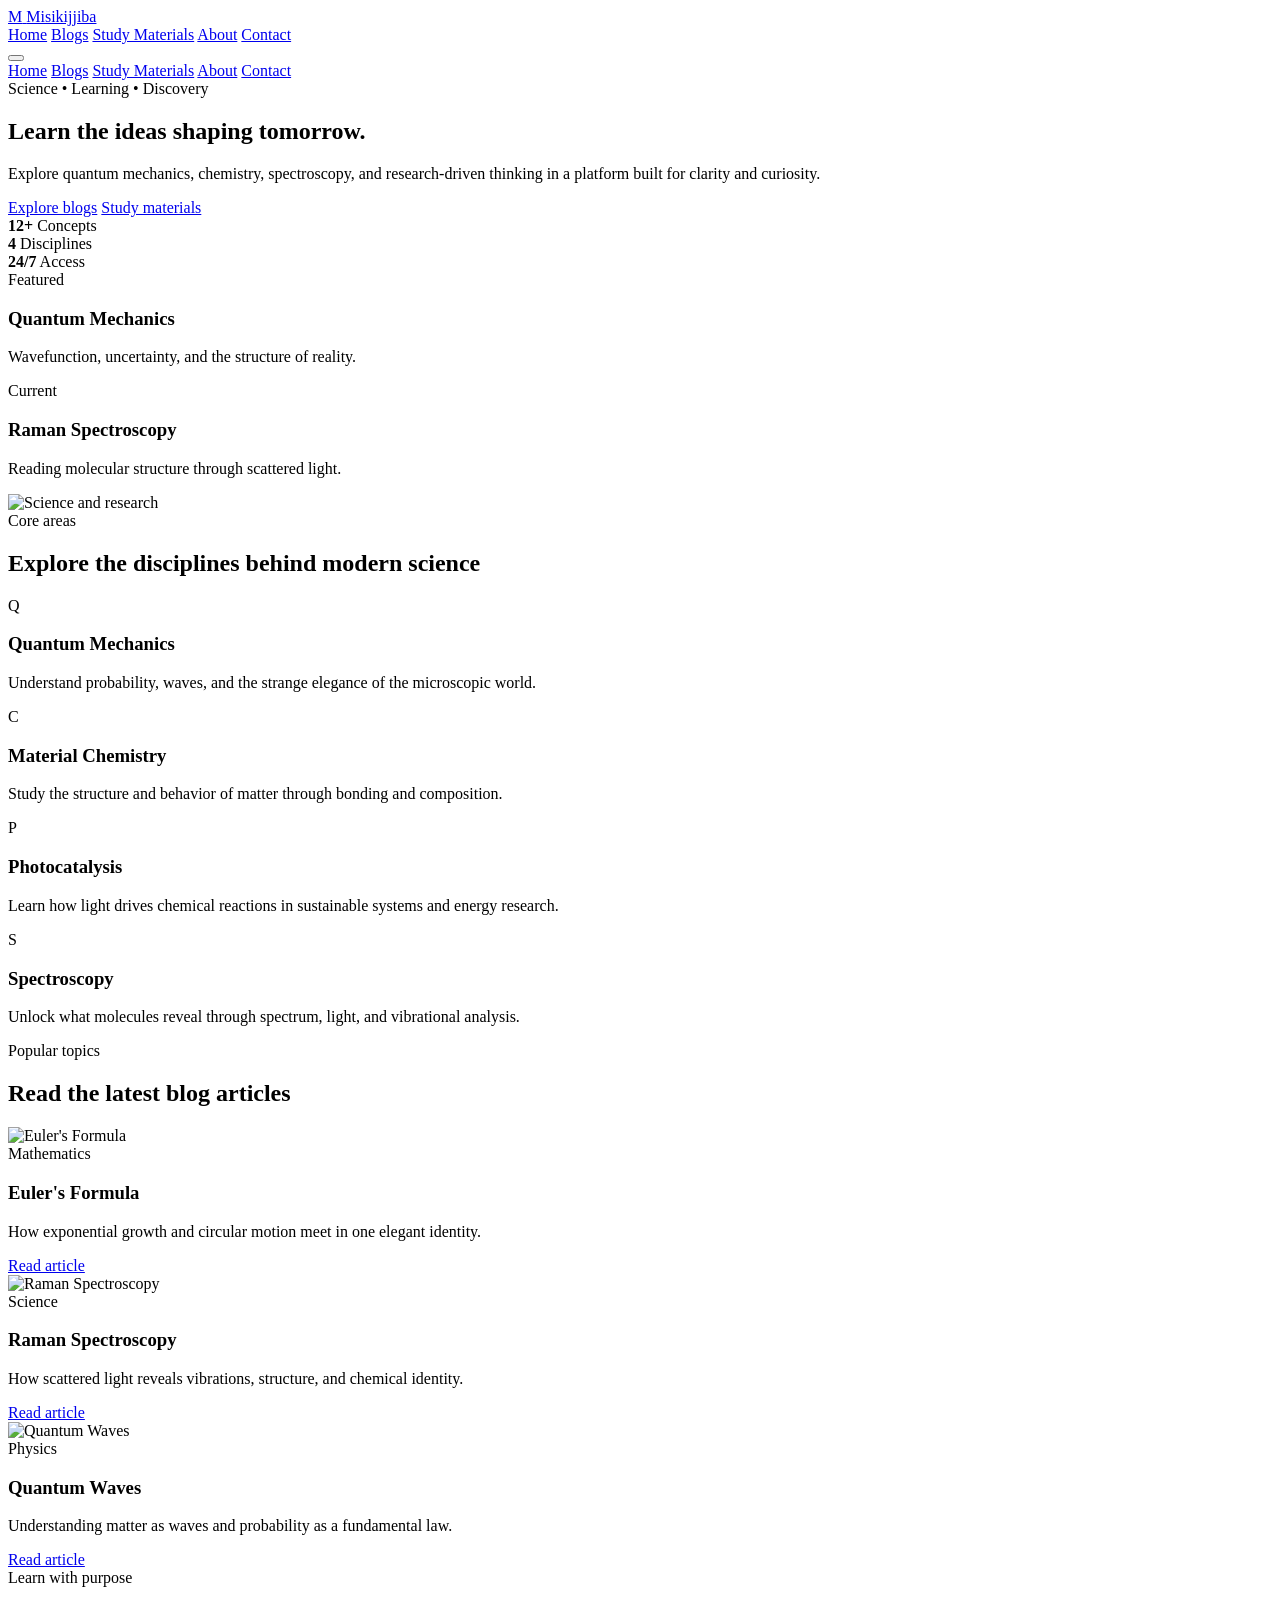
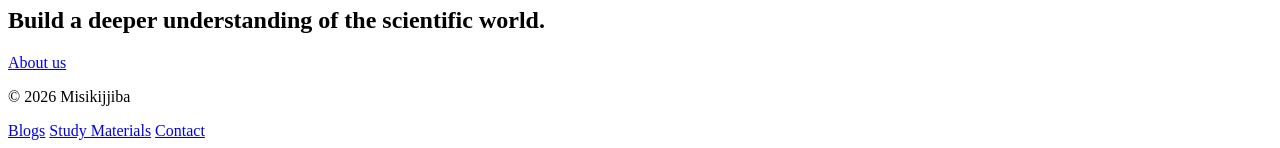
==== index.html @ b66d4ef4 "Add index.html for the science learning platform This file contains the HTML structure for the Misik" ====
<!DOCTYPE html>
<html lang="en">
<head>
  <meta charset="UTF-8" />
  <meta name="viewport" content="width=device-width, initial-scale=1.0" />
  <title>Misikijjiba | Science Learning Platform</title>
  <meta name="description" content="A premium science and research learning website focusing on quantum mechanics, chemistry, spectroscopy, and modern discovery." />
  <link rel="preconnect" href="https://fonts.googleapis.com">
  <link rel="preconnect" href="https://fonts.gstatic.com" crossorigin>
  <link href="https://fonts.googleapis.com/css2?family=Inter:wght@400;500;600;700;800;900&display=swap" rel="stylesheet">
  <link rel="stylesheet" href="assets/styles.css" />
</head>
<body>
  <div class="bg-particles" id="particles"></div>

  <header class="site-header">
    <div class="container nav-wrap">
      <a href="index.html" class="brand">
        <span class="brand-mark">M</span>
        <span>Misikijjiba</span>
      </a>

      <nav class="main-nav">
        <a href="index.html" class="active">Home</a>
        <a href="blogs.html">Blogs</a>
        <a href="study-materials.html">Study Materials</a>
        <a href="about.html">About</a>
        <a href="contact.html">Contact</a>
      </nav>

      <button class="menu-toggle" aria-label="Open menu">
        <span></span>
        <span></span>
        <span></span>
      </button>
    </div>

    <div class="mobile-menu">
      <a href="index.html">Home</a>
      <a href="blogs.html">Blogs</a>
      <a href="study-materials.html">Study Materials</a>
      <a href="about.html">About</a>
      <a href="contact.html">Contact</a>
    </div>
  </header>

  <main>
    <section class="hero">
      <div class="container hero-grid">
        <div class="hero-copy reveal">
          <span class="eyebrow">Science • Learning • Discovery</span>
          <h1>Learn the ideas shaping tomorrow.</h1>
          <p>
            Explore quantum mechanics, chemistry, spectroscopy, and research-driven thinking in a platform built for clarity and curiosity.
          </p>

          <div class="cta-group">
            <a href="blogs.html" class="btn btn-primary">Explore blogs</a>
            <a href="study-materials.html" class="btn btn-secondary">Study materials</a>
          </div>

          <div class="hero-stats">
            <div>
              <strong>12+</strong>
              <span>Concepts</span>
            </div>
            <div>
              <strong>4</strong>
              <span>Disciplines</span>
            </div>
            <div>
              <strong>24/7</strong>
              <span>Access</span>
            </div>
          </div>
        </div>

        <div class="hero-visual reveal">
          <div class="glass-card card-one">
            <span class="mini-label">Featured</span>
            <h3>Quantum Mechanics</h3>
            <p>Wavefunction, uncertainty, and the structure of reality.</p>
          </div>

          <div class="glass-card card-two">
            <span class="mini-label">Current</span>
            <h3>Raman Spectroscopy</h3>
            <p>Reading molecular structure through scattered light.</p>
          </div>

          <div class="image-panel">
            <img src="https://images.unsplash.com/photo-1532187643603-ba119ca4109e?auto=format&fit=crop&w=1200&q=80" alt="Science and research" />
          </div>
        </div>
      </div>
    </section>

    <section class="section section-dark">
      <div class="container">
        <div class="section-heading reveal">
          <span class="eyebrow">Core areas</span>
          <h2>Explore the disciplines behind modern science</h2>
        </div>

        <div class="card-grid">
          <article class="feature-card reveal">
            <div class="feature-icon">Q</div>
            <h3>Quantum Mechanics</h3>
            <p>Understand probability, waves, and the strange elegance of the microscopic world.</p>
          </article>

          <article class="feature-card reveal">
            <div class="feature-icon">C</div>
            <h3>Material Chemistry</h3>
            <p>Study the structure and behavior of matter through bonding and composition.</p>
          </article>

          <article class="feature-card reveal">
            <div class="feature-icon">P</div>
            <h3>Photocatalysis</h3>
            <p>Learn how light drives chemical reactions in sustainable systems and energy research.</p>
          </article>

          <article class="feature-card reveal">
            <div class="feature-icon">S</div>
            <h3>Spectroscopy</h3>
            <p>Unlock what molecules reveal through spectrum, light, and vibrational analysis.</p>
          </article>
        </div>
      </div>
    </section>

    <section class="section">
      <div class="container">
        <div class="section-heading reveal">
          <span class="eyebrow">Popular topics</span>
          <h2>Read the latest blog articles</h2>
        </div>

        <div class="blog-grid">
          <article class="blog-card reveal">
            <img src="https://images.unsplash.com/photo-1500530855697-b586d89ba3ee?auto=format&fit=crop&w=900&q=80" alt="Euler's Formula" />
            <div class="blog-card-body">
              <span class="tag">Mathematics</span>
              <h3>Euler's Formula</h3>
              <p>How exponential growth and circular motion meet in one elegant identity.</p>
              <a href="blogs/eulers-formula.html">Read article</a>
            </div>
          </article>

          <article class="blog-card reveal">
            <img src="https://images.unsplash.com/photo-1516321318423-f06f85e504b3?auto=format&fit=crop&w=900&q=80" alt="Raman Spectroscopy" />
            <div class="blog-card-body">
              <span class="tag">Science</span>
              <h3>Raman Spectroscopy</h3>
              <p>How scattered light reveals vibrations, structure, and chemical identity.</p>
              <a href="blogs/raman-spectroscopy.html">Read article</a>
            </div>
          </article>

          <article class="blog-card reveal">
            <img src="https://images.unsplash.com/photo-1532094349884-543bc11b234d?auto=format&fit=crop&w=900&q=80" alt="Quantum Waves" />
            <div class="blog-card-body">
              <span class="tag">Physics</span>
              <h3>Quantum Waves</h3>
              <p>Understanding matter as waves and probability as a fundamental law.</p>
              <a href="blogs/quantum-waves.html">Read article</a>
            </div>
          </article>
        </div>
      </div>
    </section>

    <section class="section accent-band">
      <div class="container">
        <div class="cta-banner reveal">
          <div>
            <span class="eyebrow">Learn with purpose</span>
            <h2>Build a deeper understanding of the scientific world.</h2>
          </div>
          <a href="about.html" class="btn btn-primary">About us</a>
        </div>
      </div>
    </section>
  </main>

  <footer class="site-footer">
    <div class="container footer-wrap">
      <p>© 2026 Misikijjiba</p>
      <div class="footer-links">
        <a href="blogs.html">Blogs</a>
        <a href="study-materials.html">Study Materials</a>
        <a href="contact.html">Contact</a>
      </div>
    </div>
  </footer>

  <script src="assets/script.js"></script>
</body>
</html>
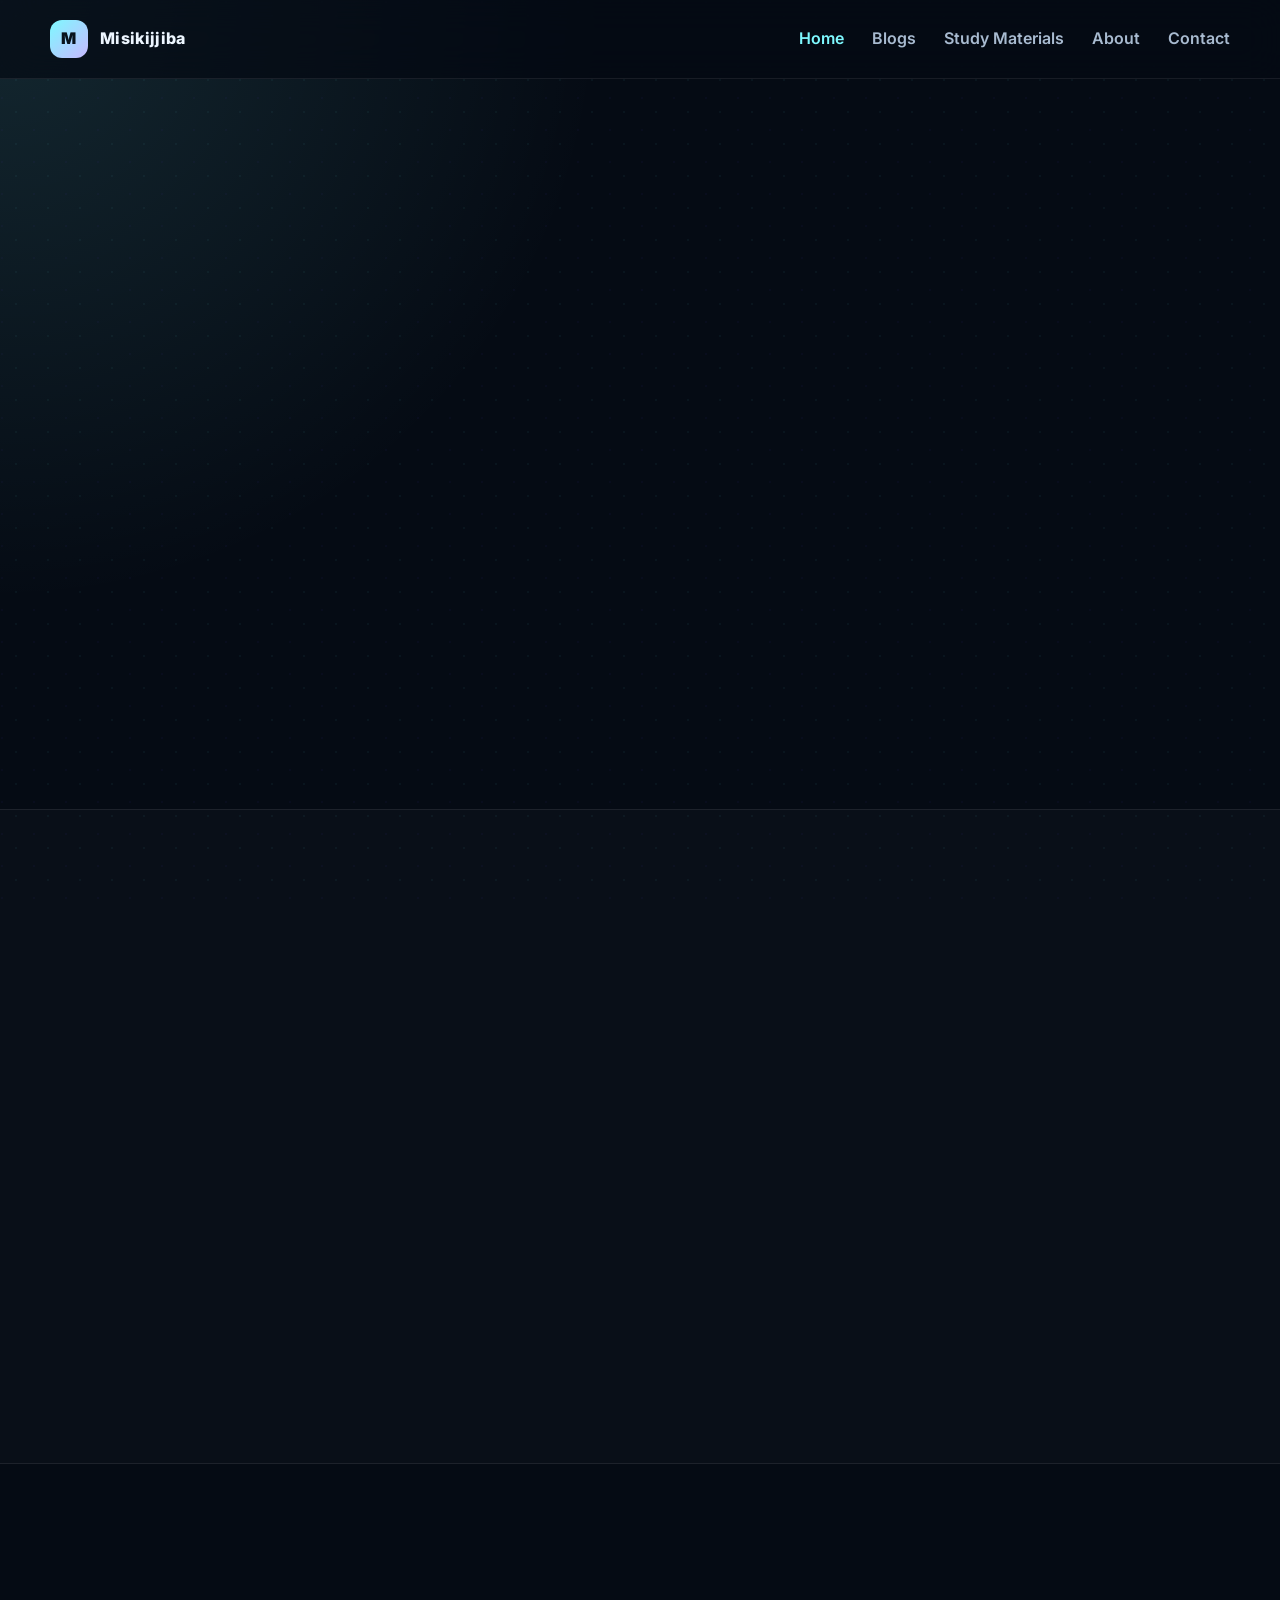
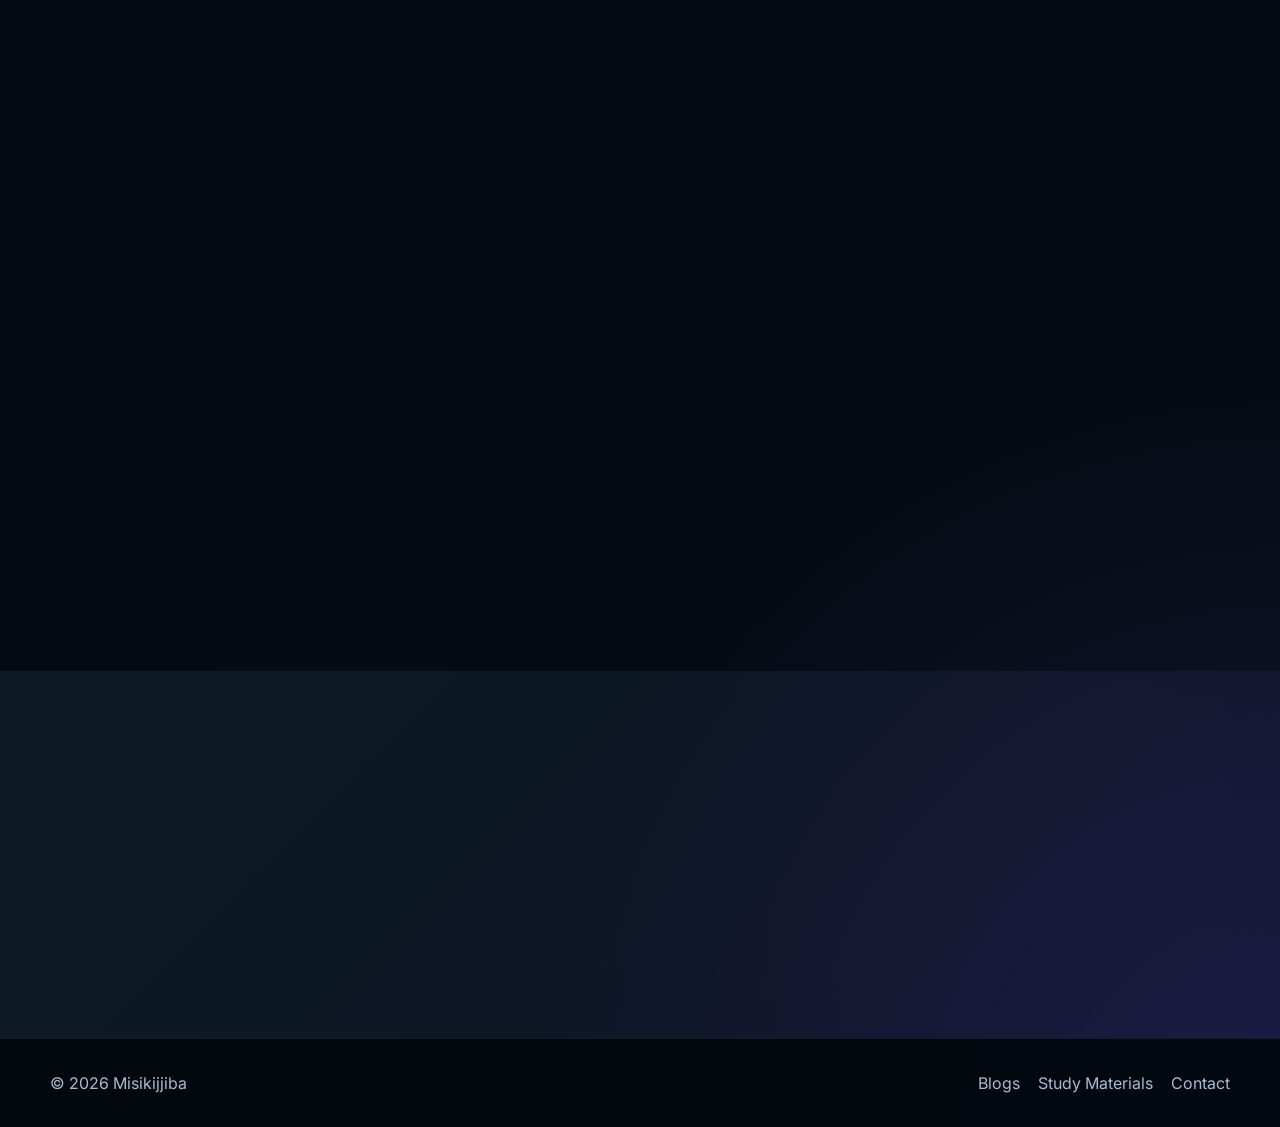
==== commit fde4f39d: "Update hero section heading in index.html" ====
--- a/index.html
+++ b/index.html
@@ -49,7 +49,7 @@
       <div class="container hero-grid">
         <div class="hero-copy reveal">
           <span class="eyebrow">Science • Learning • Discovery</span>
-          <h1>Learn the ideas shaping tomorrow.</h1>
+          <h1>Hey gugua, I love you , missing you here but you enjoy there</h1>
           <p>
             Explore quantum mechanics, chemistry, spectroscopy, and research-driven thinking in a platform built for clarity and curiosity.
           </p>
--- a/assets/styles.css
+++ b/assets/styles.css
@@ -0,0 +1,786 @@
+:root {
+  --bg: #050b14;
+  --bg-2: #0a1420;
+  --panel: rgba(14, 23, 31, 0.8);
+  --panel-strong: rgba(16, 24, 33, 0.96);
+  --soft: #edf6ff;
+  --muted: #a8bbd0;
+  --primary: #7ef9ff;
+  --primary-2: #7c5cff;
+  --line: rgba(255, 255, 255, 0.08);
+  --shadow: 0 22px 60px rgba(0, 0, 0, 0.45);
+  --radius: 22px;
+}
+
+* {
+  box-sizing: border-box;
+  margin: 0;
+  padding: 0;
+}
+
+html {
+  scroll-behavior: smooth;
+}
+
+body {
+  font-family: "Inter", sans-serif;
+  background:
+    radial-gradient(circle at top left, rgba(126, 249, 255, 0.12), transparent 20%),
+    radial-gradient(circle at bottom right, rgba(124, 92, 255, 0.14), transparent 25%),
+    var(--bg);
+  color: var(--soft);
+  line-height: 1.7;
+}
+
+a {
+  color: inherit;
+  text-decoration: none;
+}
+
+img {
+  max-width: 100%;
+  display: block;
+}
+
+button, input, textarea {
+  font: inherit;
+}
+
+.bg-particles {
+  position: fixed;
+  inset: 0;
+  pointer-events: none;
+  z-index: 0;
+  background-image:
+    radial-gradient(circle, rgba(126, 249, 255, 0.25) 1px, transparent 1px),
+    radial-gradient(circle, rgba(124, 92, 255, 0.22) 1px, transparent 1px);
+  background-size: 32px 32px;
+  background-position: 0 0, 18px 18px;
+  opacity: 0.18;
+}
+
+.site-header,
+main,
+.site-footer {
+  position: relative;
+  z-index: 1;
+}
+
+.container {
+  width: min(1180px, calc(100% - 32px));
+  margin: 0 auto;
+}
+
+.section {
+  padding: 100px 0;
+}
+
+.section-dark {
+  background: rgba(255, 255, 255, 0.02);
+  border-top: 1px solid var(--line);
+  border-bottom: 1px solid var(--line);
+}
+
+.accent-band {
+  background: linear-gradient(135deg, rgba(126, 249, 255, 0.07), rgba(124, 92, 255, 0.08));
+}
+
+.eyebrow {
+  display: inline-block;
+  font-size: 0.72rem;
+  font-weight: 800;
+  letter-spacing: 0.16em;
+  text-transform: uppercase;
+  color: var(--primary);
+  margin-bottom: 18px;
+}
+
+.site-header {
+  position: sticky;
+  top: 0;
+  backdrop-filter: blur(18px);
+  background: rgba(5, 11, 20, 0.72);
+  border-bottom: 1px solid var(--line);
+  z-index: 100;
+}
+
+.nav-wrap {
+  display: flex;
+  align-items: center;
+  justify-content: space-between;
+  min-height: 78px;
+}
+
+.brand {
+  display: flex;
+  align-items: center;
+  gap: 12px;
+  font-weight: 800;
+  letter-spacing: 0.02em;
+}
+
+.brand-mark {
+  width: 38px;
+  height: 38px;
+  display: inline-flex;
+  align-items: center;
+  justify-content: center;
+  border-radius: 12px;
+  background: linear-gradient(135deg, var(--primary), #c7b8ff);
+  color: #08131d;
+  font-weight: 900;
+}
+
+.main-nav {
+  display: flex;
+  align-items: center;
+  gap: 28px;
+}
+
+.main-nav a {
+  color: var(--muted);
+  font-weight: 600;
+  transition: color 0.2s ease;
+}
+
+.main-nav a:hover,
+.main-nav a.active {
+  color: var(--primary);
+}
+
+.menu-toggle {
+  display: none;
+  width: 48px;
+  height: 48px;
+  background: rgba(255,255,255,0.03);
+  border: 1px solid var(--line);
+  border-radius: 12px;
+  cursor: pointer;
+}
+
+.menu-toggle span {
+  display: block;
+  width: 20px;
+  height: 2px;
+  border-radius: 99px;
+  background: var(--soft);
+  margin: 5px auto;
+}
+
+.mobile-menu {
+  display: none;
+  flex-direction: column;
+  gap: 10px;
+  padding: 0 20px 20px;
+  border-top: 1px solid var(--line);
+}
+
+.mobile-menu a {
+  color: var(--muted);
+  padding: 8px 0;
+}
+
+.hero {
+  padding: 90px 0 80px;
+}
+
+.hero-grid {
+  display: grid;
+  grid-template-columns: 1.1fr 0.9fr;
+  gap: 42px;
+  align-items: center;
+}
+
+.hero-copy h1,
+.page-hero h1,
+.section-heading h2 {
+  line-height: 1.04;
+  letter-spacing: -0.04em;
+}
+
+.hero-copy h1 {
+  font-size: clamp(2.8rem, 5vw, 5rem);
+  max-width: 640px;
+  margin-bottom: 20px;
+}
+
+.hero-copy p {
+  max-width: 600px;
+  color: var(--muted);
+  font-size: 1.08rem;
+}
+
+.cta-group {
+  display: flex;
+  gap: 16px;
+  margin-top: 30px;
+  flex-wrap: wrap;
+}
+
+.btn {
+  display: inline-flex;
+  align-items: center;
+  justify-content: center;
+  min-height: 52px;
+  padding: 0 24px;
+  border-radius: 14px;
+  font-weight: 700;
+  transition: transform 0.2s ease, box-shadow 0.2s ease;
+}
+
+.btn:hover {
+  transform: translateY(-2px);
+}
+
+.btn-primary {
+  background: linear-gradient(135deg, var(--primary), #d4f6ff);
+  color: #07151d;
+  box-shadow: 0 18px 42px rgba(126, 249, 255, 0.2);
+}
+
+.btn-secondary {
+  background: rgba(255,255,255,0.02);
+  border: 1px solid var(--line);
+  color: var(--soft);
+}
+
+.hero-stats {
+  display: flex;
+  gap: 34px;
+  margin-top: 38px;
+  flex-wrap: wrap;
+}
+
+.hero-stats div {
+  min-width: 110px;
+}
+
+.hero-stats strong {
+  display: block;
+  font-size: 1.8rem;
+  color: var(--soft);
+}
+
+.hero-stats span {
+  color: var(--muted);
+  font-size: 0.9rem;
+}
+
+.hero-visual {
+  position: relative;
+  min-height: 560px;
+}
+
+.image-panel {
+  position: absolute;
+  inset: 0;
+  border-radius: 26px;
+  overflow: hidden;
+  border: 1px solid var(--line);
+  box-shadow: var(--shadow);
+  transform: perspective(1200px) rotateY(-8deg);
+}
+
+.image-panel img {
+  width: 100%;
+  height: 100%;
+  object-fit: cover;
+}
+
+.glass-card {
+  position: absolute;
+  z-index: 2;
+  width: min(260px, 72%);
+  padding: 18px 20px;
+  border-radius: 18px;
+  background: rgba(8, 17, 25, 0.72);
+  border: 1px solid var(--line);
+  backdrop-filter: blur(12px);
+  box-shadow: var(--shadow);
+}
+
+.card-one {
+  top: 26px;
+  left: -26px;
+  animation: floatOne 6s ease-in-out infinite;
+}
+
+.card-two {
+  bottom: 34px;
+  right: -12px;
+  animation: floatTwo 7s ease-in-out infinite;
+}
+
+.mini-label {
+  color: var(--primary);
+  text-transform: uppercase;
+  letter-spacing: 0.12em;
+  font-size: 0.68rem;
+  font-weight: 800;
+}
+
+.glass-card h3 {
+  margin: 8px 0;
+  font-size: 1.2rem;
+}
+
+.glass-card p {
+  color: var(--muted);
+  font-size: 0.86rem;
+}
+
+.section-heading {
+  margin-bottom: 36px;
+}
+
+.section-heading h2 {
+  font-size: clamp(2rem, 4vw, 3rem);
+  max-width: 760px;
+}
+
+.card-grid {
+  display: grid;
+  grid-template-columns: repeat(4, minmax(0, 1fr));
+  gap: 24px;
+}
+
+.feature-card {
+  background: linear-gradient(180deg, rgba(17, 24, 32, 0.94), rgba(11, 17, 25, 0.9));
+  border: 1px solid var(--line);
+  border-radius: 22px;
+  padding: 26px 22px;
+  box-shadow: var(--shadow);
+}
+
+.feature-icon {
+  width: 52px;
+  height: 52px;
+  border-radius: 16px;
+  display: inline-flex;
+  align-items: center;
+  justify-content: center;
+  background: linear-gradient(135deg, rgba(126,249,255,0.17), rgba(124,92,255,0.18));
+  color: var(--primary);
+  border: 1px solid rgba(126,249,255,0.2);
+  font-weight: 800;
+  margin-bottom: 16px;
+}
+
+.feature-card h3 {
+  margin-bottom: 10px;
+  font-size: 1.2rem;
+}
+
+.feature-card p {
+  color: var(--muted);
+}
+
+.blog-grid {
+  display: grid;
+  grid-template-columns: repeat(3, minmax(0, 1fr));
+  gap: 26px;
+}
+
+.blog-grid-large {
+  grid-template-columns: repeat(3, minmax(0, 1fr));
+}
+
+.blog-card {
+  background: rgba(12, 22, 30, 0.96);
+  border: 1px solid var(--line);
+  border-radius: 22px;
+  overflow: hidden;
+  box-shadow: var(--shadow);
+  transition: transform 0.25s ease, border-color 0.25s ease;
+}
+
+.blog-card:hover {
+  transform: translateY(-5px);
+  border-color: rgba(126,249,255,0.25);
+}
+
+.blog-card img {
+  width: 100%;
+  height: 240px;
+  object-fit: cover;
+}
+
+.blog-card-body {
+  padding: 20px 20px 24px;
+}
+
+.tag {
+  display: inline-block;
+  padding: 7px 10px;
+  border-radius: 999px;
+  background: rgba(126,249,255,0.12);
+  color: var(--primary);
+  font-size: 0.7rem;
+  font-weight: 700;
+  margin-bottom: 12px;
+}
+
+.blog-card h3 {
+  font-size: 1.45rem;
+  margin-bottom: 10px;
+}
+
+.blog-card p {
+  color: var(--muted);
+  margin-bottom: 16px;
+}
+
+.blog-card a {
+  color: var(--primary);
+  font-weight: 700;
+}
+
+.cta-banner {
+  display: flex;
+  align-items: center;
+  justify-content: space-between;
+  gap: 24px;
+  padding: 28px 30px;
+  border: 1px solid var(--line);
+  border-radius: 24px;
+  background: rgba(12, 20, 29, 0.95);
+  box-shadow: var(--shadow);
+}
+
+.cta-banner h2 {
+  font-size: clamp(1.7rem, 3vw, 2.6rem);
+}
+
+.page-hero {
+  padding: 110px 0 60px;
+}
+
+.page-hero.compact {
+  padding-top: 90px;
+}
+
+.page-hero h1 {
+  font-size: clamp(2.4rem, 5vw, 4rem);
+  max-width: 700px;
+}
+
+.about-layout {
+  display: grid;
+  grid-template-columns: 1fr 1fr;
+  gap: 30px;
+  align-items: center;
+}
+
+.about-image img {
+  width: 100%;
+  height: 500px;
+  object-fit: cover;
+  border-radius: 24px;
+  border: 1px solid var(--line);
+  box-shadow: var(--shadow);
+}
+
+.about-copy p {
+  color: var(--muted);
+  margin-bottom: 22px;
+  font-size: 1.06rem;
+}
+
+.contact-layout {
+  display: grid;
+  grid-template-columns: 0.8fr 1.2fr;
+  gap: 24px;
+  align-items: start;
+}
+
+.contact-card,
+.contact-form {
+  background: rgba(11, 20, 29, 0.95);
+  border: 1px solid var(--line);
+  border-radius: 22px;
+  padding: 26px 22px;
+  box-shadow: var(--shadow);
+}
+
+.contact-card h3 {
+  margin-bottom: 18px;
+  font-size: 1.5rem;
+}
+
+.contact-card p {
+  color: var(--muted);
+  margin-bottom: 10px;
+}
+
+.contact-form {
+  display: grid;
+  gap: 18px;
+}
+
+.contact-form label {
+  display: grid;
+  gap: 8px;
+  color: var(--soft);
+  font-weight: 600;
+}
+
+.contact-form input,
+.contact-form textarea {
+  width: 100%;
+  padding: 14px 16px;
+  border: 1px solid var(--line);
+  border-radius: 12px;
+  background: rgba(255,255,255,0.02);
+  color: var(--soft);
+}
+
+.resource-grid {
+  display: grid;
+  grid-template-columns: repeat(4, minmax(0, 1fr));
+  gap: 22px;
+}
+
+.resource-card {
+  background: linear-gradient(180deg, rgba(15,24,33,0.9), rgba(11,18,27,0.96));
+  border: 1px solid var(--line);
+  border-radius: 22px;
+  padding: 22px 20px;
+  box-shadow: var(--shadow);
+}
+
+.resource-icon {
+  display: inline-flex;
+  align-items: center;
+  justify-content: center;
+  width: 54px;
+  height: 54px;
+  border-radius: 16px;
+  background: linear-gradient(135deg, rgba(126,249,255,0.2), rgba(124,92,255,0.2));
+  color: var(--primary);
+  font-weight: 800;
+  margin-bottom: 18px;
+}
+
+.resource-card h3 {
+  margin-bottom: 14px;
+  font-size: 1.2rem;
+}
+
+.resource-card ul {
+  list-style: none;
+  display: grid;
+  gap: 10px;
+  color: var(--muted);
+}
+
+.resource-card li::before {
+  content: "•";
+  color: var(--primary);
+  margin-right: 8px;
+}
+
+.article-page {
+  padding: 90px 0 120px;
+}
+
+.article-wrap {
+  max-width: 1180px;
+}
+
+.article-header {
+  margin-bottom: 26px;
+}
+
+.article-header h1 {
+  font-size: clamp(2.3rem, 4vw, 4.2rem);
+  line-height: 1.08;
+  max-width: 850px;
+  margin-bottom: 16px;
+}
+
+.article-meta {
+  display: flex;
+  gap: 18px;
+  flex-wrap: wrap;
+  color: var(--muted);
+  font-size: 0.95rem;
+}
+
+.article-hero {
+  overflow: hidden;
+  border-radius: 22px;
+  border: 1px solid var(--line);
+  box-shadow: var(--shadow);
+  margin-bottom: 34px;
+}
+
+.article-hero img {
+  width: 100%;
+  height: 500px;
+  object-fit: cover;
+}
+
+.article-grid {
+  display: grid;
+  grid-template-columns: 1.5fr 0.7fr;
+  gap: 34px;
+}
+
+.article-content {
+  background: rgba(15, 24, 34, 0.96);
+  border: 1px solid var(--line);
+  border-radius: 22px;
+  padding: 28px;
+}
+
+.article-content p,
+.article-content li {
+  color: var(--muted);
+  margin-bottom: 18px;
+}
+
+.article-content h2 {
+  margin-top: 28px;
+  margin-bottom: 12px;
+  font-size: clamp(1.5rem, 2vw, 2rem);
+}
+
+.article-content blockquote {
+  margin: 20px 0;
+  padding: 16px 18px;
+  border-left: 4px solid var(--primary);
+  background: rgba(126,249,255,0.05);
+  border-radius: 12px;
+  color: var(--soft);
+  font-size: 1.08rem;
+}
+
+.article-content ul {
+  padding-left: 18px;
+}
+
+.sidebar {
+  display: grid;
+  gap: 20px;
+}
+
+.sidebar-card {
+  background: rgba(15, 24, 34, 0.96);
+  border: 1px solid var(--line);
+  border-radius: 20px;
+  padding: 22px;
+}
+
+.sidebar-card h3 {
+  margin-bottom: 12px;
+  font-size: 1.18rem;
+}
+
+.sidebar-card ul {
+  list-style: none;
+  display: grid;
+  gap: 10px;
+}
+
+.sidebar-card a {
+  color: var(--primary);
+}
+
+.sidebar-card p {
+  color: var(--muted);
+}
+
+.site-footer {
+  border-top: 1px solid var(--line);
+  background: rgba(3, 8, 14, 0.9);
+}
+
+.footer-wrap {
+  display: flex;
+  align-items: center;
+  justify-content: space-between;
+  min-height: 88px;
+  color: var(--muted);
+}
+
+.footer-links {
+  display: flex;
+  gap: 18px;
+  flex-wrap: wrap;
+}
+
+.reveal {
+  opacity: 0;
+  transform: translateY(30px);
+  transition: opacity 0.8s ease, transform 0.8s ease;
+}
+
+.reveal.visible {
+  opacity: 1;
+  transform: translateY(0);
+}
+
+@keyframes floatOne {
+  0%, 100% { transform: translateY(0px); }
+  50% { transform: translateY(-12px); }
+}
+
+@keyframes floatTwo {
+  0%, 100% { transform: translateY(0px); }
+  50% { transform: translateY(12px); }
+}
+
+@media (max-width: 980px) {
+  .hero-grid,
+  .card-grid,
+  .blog-grid,
+  .resource-grid,
+  .about-layout,
+  .contact-layout,
+  .article-grid {
+    grid-template-columns: 1fr 1fr;
+  }
+
+  .main-nav {
+    display: none;
+  }
+
+  .menu-toggle {
+    display: block;
+  }
+
+  .mobile-menu.open {
+    display: flex;
+  }
+
+  .cta-banner {
+    flex-direction: column;
+    align-items: flex-start;
+  }
+}
+
+@media (max-width: 720px) {
+  .hero-grid,
+  .card-grid,
+  .blog-grid,
+  .blog-grid-large,
+  .resource-grid,
+  .about-layout,
+  .contact-layout,
+  .article-grid {
+    grid-template-columns: 1fr;
+  }
+
+  .hero-copy h1 {
+    font-size: 2.6rem;
+  }
+
+  .hero-visual {
+    min-height: 420px;
+  }
+
+  .footer-wrap {
+    flex-direction: column;
+    padding: 18px 0;
+  }
+}
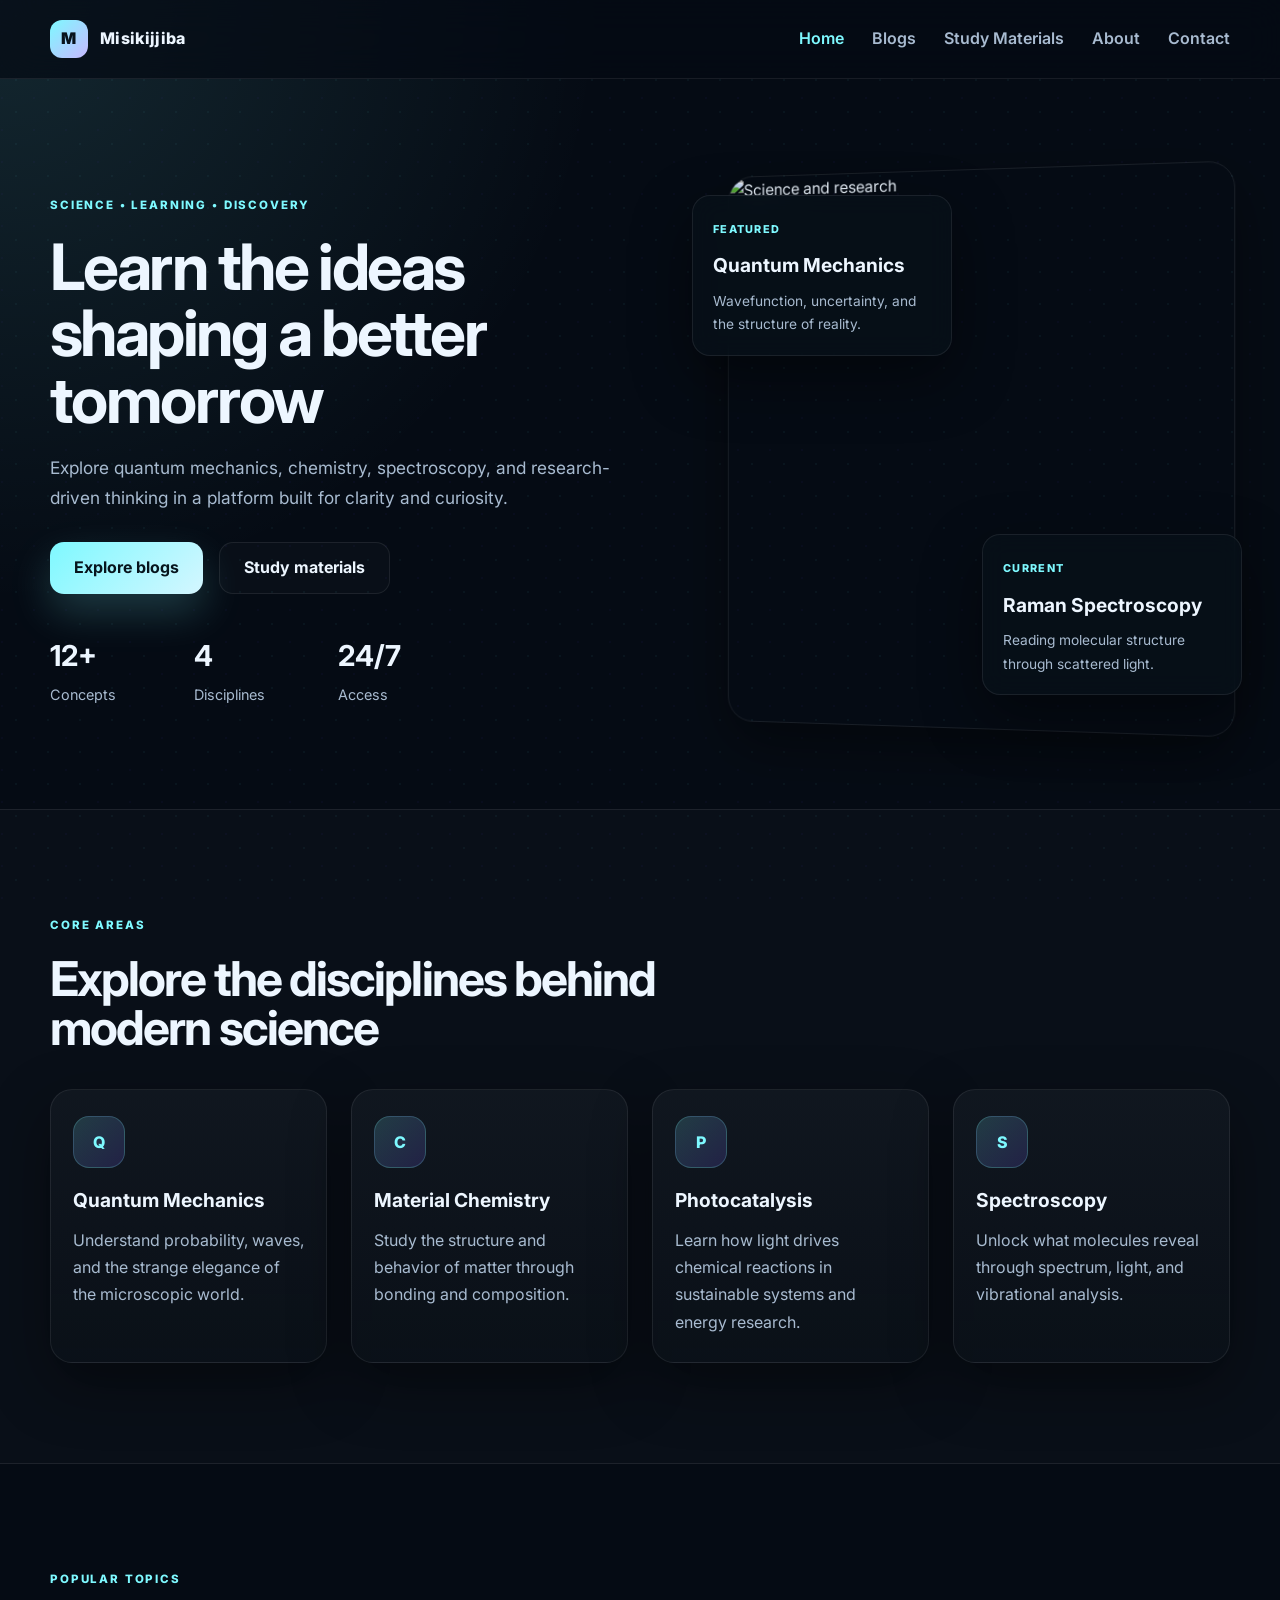
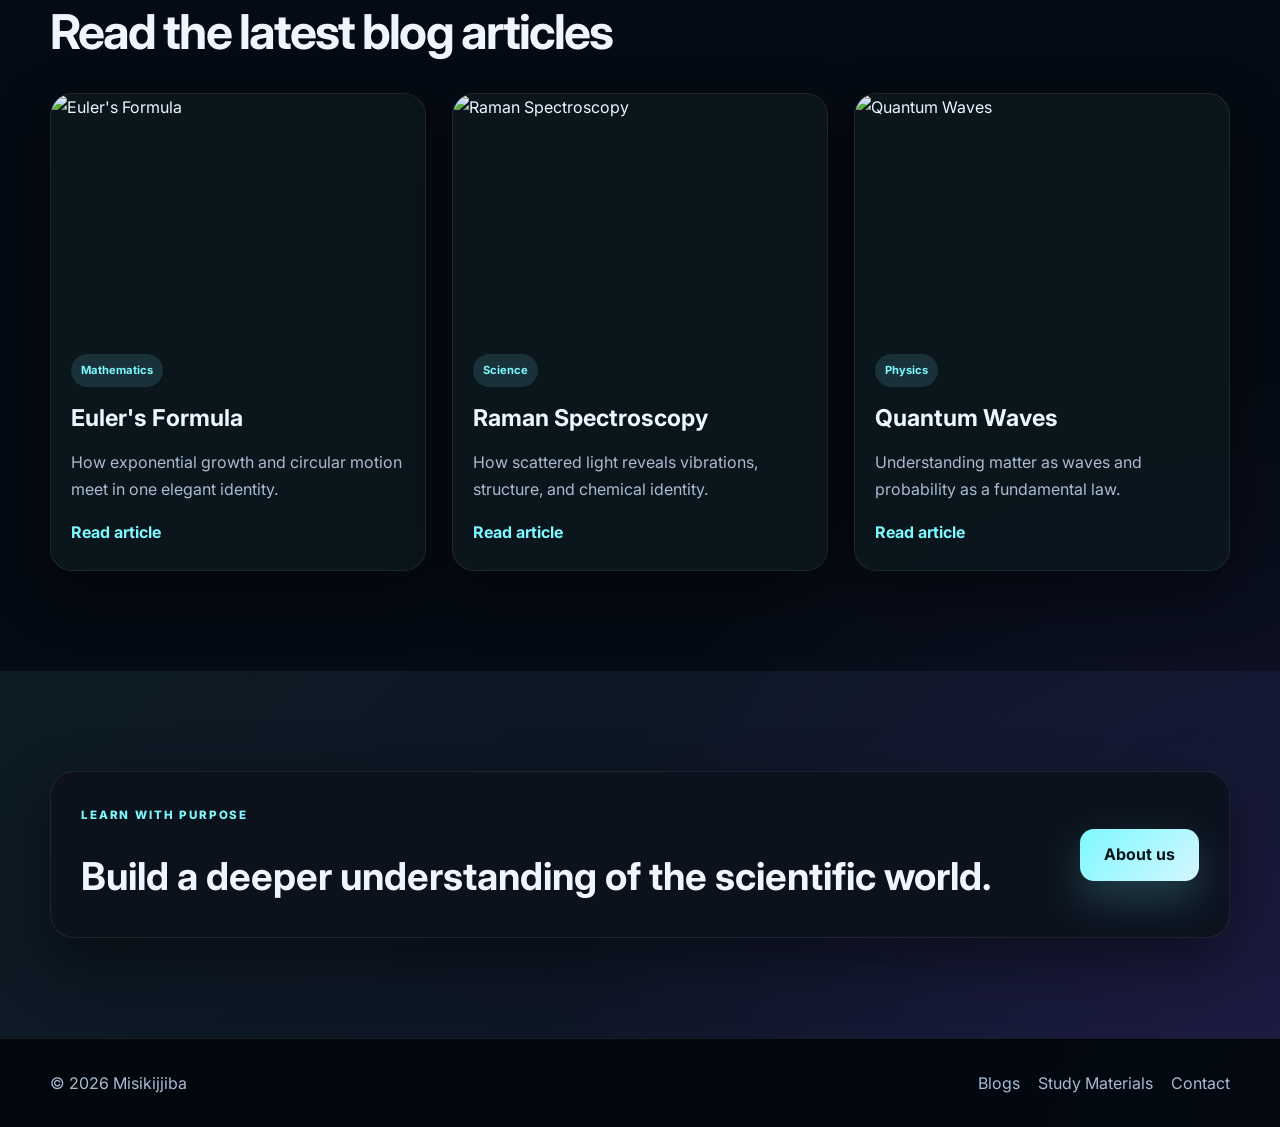
==== commit 365d0b64: "Update hero heading to focus on learning" ====
--- a/index.html
+++ b/index.html
@@ -49,7 +49,7 @@
       <div class="container hero-grid">
         <div class="hero-copy reveal">
           <span class="eyebrow">Science • Learning • Discovery</span>
-          <h1>Hey gugua, I love you , missing you here but you enjoy there</h1>
+          <h1>Learn the ideas shaping a better tomorrow</h1>
           <p>
             Explore quantum mechanics, chemistry, spectroscopy, and research-driven thinking in a platform built for clarity and curiosity.
           </p>
--- a/assets/styles.css
+++ b/assets/styles.css
@@ -710,9 +710,8 @@
 }
 
 .reveal {
-  opacity: 0;
-  transform: translateY(30px);
-  transition: opacity 0.8s ease, transform 0.8s ease;
+  opacity: 1;
+  transform: none;
 }
 
 .reveal.visible {
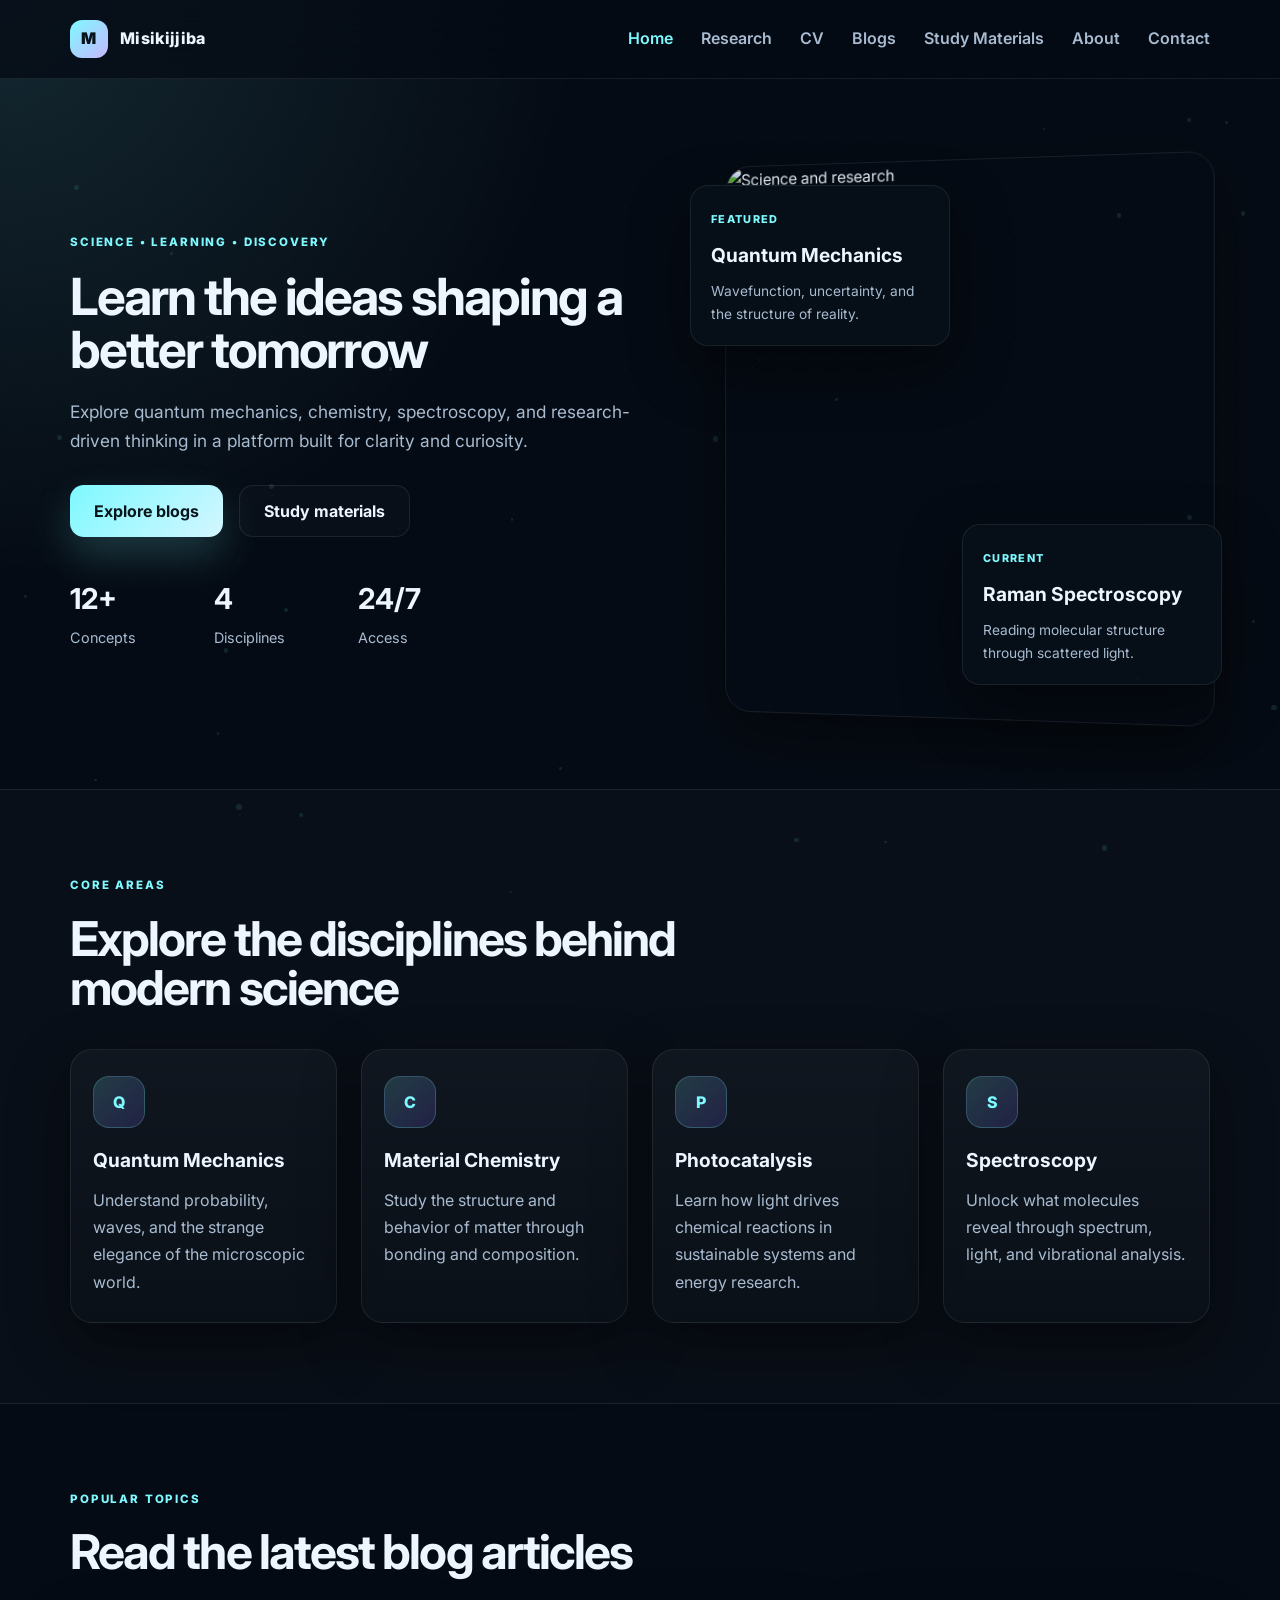
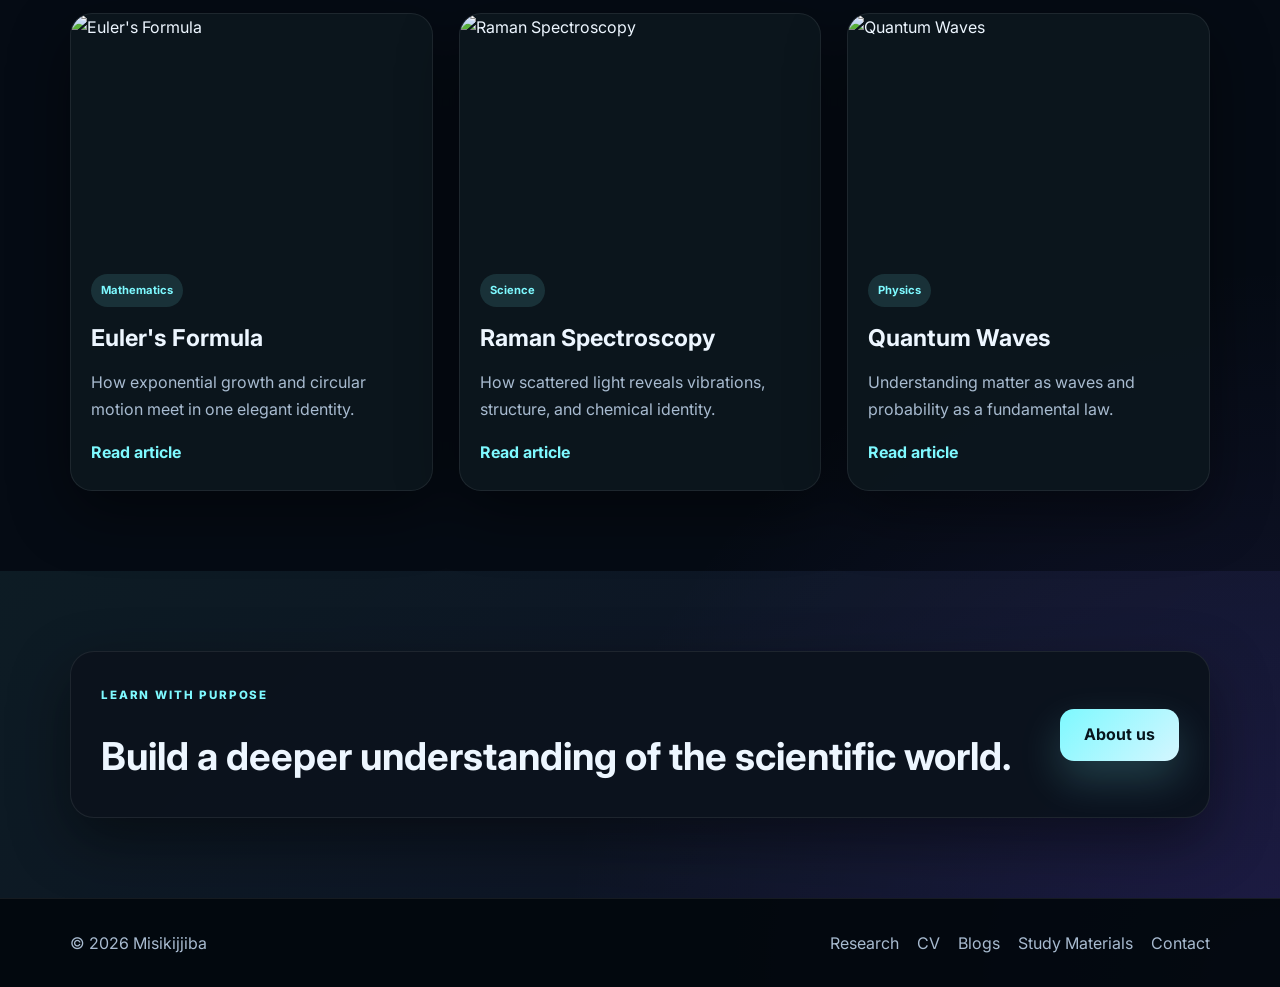
==== commit 4a22d28a: "Deploy optimized website" ====
--- a/index.html
+++ b/index.html
@@ -5,12 +5,148 @@
   <meta name="viewport" content="width=device-width, initial-scale=1.0" />
   <title>Misikijjiba | Science Learning Platform</title>
   <meta name="description" content="A premium science and research learning website focusing on quantum mechanics, chemistry, spectroscopy, and modern discovery." />
-  <link rel="preconnect" href="https://fonts.googleapis.com">
+  <meta property="og:title" content="Misikijjiba | Science Learning Platform">
+  <meta property="og:description" content="Explore quantum mechanics, chemistry, spectroscopy, and research-driven thinking.">
+  <meta property="og:type" content="website">
+  <meta property="og:url" content="https://bekhaufbadshah9-gif.github.io/misikijiba/index.html">
+  <meta property="og:image" content="https://images.unsplash.com/photo-1532187643603-ba119ca4109e?auto=format&fit=crop&w=1200&q=80">
+<meta property="og:image:width" content="1200">
+<meta property="og:image:height" content="800">
+  <meta property="og:site_name" content="Misikijjiba">
+  <meta name="twitter:card" content="summary_large_image">
+  <meta name="twitter:title" content="Misikijjiba | Science Learning Platform">
+  <meta name="twitter:description" content="Explore quantum mechanics, chemistry, spectroscopy, and research-driven thinking.">
+  <meta name="twitter:image" content="https://images.unsplash.com/photo-1532187643603-ba119ca4109e?auto=format&fit=crop&w=1200&q=80">
+<meta name="robots" content="index, follow">
+  <link rel="canonical" href="https://bekhaufbadshah9-gif.github.io/misikijiba/index.html">
+  <link rel="icon" href="data:image/svg+xml,%3Csvg xmlns='http://www.w3.org/2000/svg' viewBox='0 0 100 100'%3E%3Ctext y='.9em' font-size='90'%3E%F0%9F%94%AC%3C/text%3E%3C/svg%3e" type="image/svg+xml">
+<script type="application/ld+json">
+{
+  "@context": "https://schema.org",
+  "@type": "Organization",
+  "name": "Misikijjiba",
+  "url": "https://bekhaufbadshah9-gif.github.io/misikijiba/",
+  "logo": "https://bekhaufbadshah9-gif.github.io/misikijiba/",
+  "sameAs": [
+    "https://github.com/bekhaufbadshah9-gif",
+    "https://scholar.google.com",
+    "https://orcid.org"
+  ],
+  "contactPoint": {
+    "@type": "ContactPoint",
+    "email": "ms21074@iisermohali.ac.in",
+    "contactType": "academic"
+  },
+  "address": {
+    "@type": "PostalAddress",
+    "addressLocality": "Mohali",
+    "addressRegion": "Punjab",
+    "addressCountry": "IN"
+  },
+  "affiliation": "Indian Institute of Science Education and Research (IISER) Mohali"
+}
+</script>
+<script type="application/ld+json">
+{
+  "@context": "https://schema.org",
+  "@type": "WebSite",
+  "name": "Misikijjiba",
+  "url": "https://bekhaufbadshah9-gif.github.io/misikijiba/index.html",
+  "potentialAction": {
+    "@type": "SearchAction",
+    "target": "https://bekhaufbadshah9-gif.github.io/misikijiba/index.html",
+    "query-input": "required"
+  }
+}
+</script>
+<script type="application/ld+json">
+{
+  "@context": "https://schema.org",
+  "@type": "BreadcrumbList",
+  "itemListElement": [
+    {
+      "@type": "ListItem",
+      "position": 1,
+      "name": "Home",
+      "item": "https://bekhaufbadshah9-gif.github.io/misikijiba/index.html"
+    }
+  ]
+}
+</script>
+  <link rel="preconnect" href="https://fonts.googleapis.com" crossorigin>
   <link rel="preconnect" href="https://fonts.gstatic.com" crossorigin>
-  <link href="https://fonts.googleapis.com/css2?family=Inter:wght@400;500;600;700;800;900&display=swap" rel="stylesheet">
-  <link rel="stylesheet" href="assets/styles.css" />
+  <link rel="preconnect" href="https://images.unsplash.com" crossorigin>
+  <link href="https://fonts.googleapis.com/css2?family=Inter:wght@400;500;600;700;800;900&display=swap" rel="stylesheet" media="print" onload="this.media='all'">
+  <noscript><link href="https://fonts.googleapis.com/css2?family=Inter:wght@400;500;600;700;800;900&display=swap" rel="stylesheet"></noscript>
+  <style>
+:root{--bg:#050b14;--bg-2:#0a1420;--panel:rgba(14,23,31,0.8);--panel-strong:rgba(16,24,33,0.96);--soft:#edf6ff;--muted:#a8bbd0;--primary:#7ef9ff;--primary-2:#7c5cff;--line:rgba(255,255,255,0.08);--shadow:0 22px 60px rgba(0,0,0,0.45);--radius:22px}
+*{box-sizing:border-box;margin:0;padding:0}
+html{scroll-behavior:smooth}
+body{font-family:"Inter",sans-serif;background:radial-gradient(circle at top left,rgba(126,249,255,0.12),transparent 20%),radial-gradient(circle at bottom right,rgba(124,92,255,0.14),transparent 25%),var(--bg);color:var(--soft);line-height:1.7;overflow-x:hidden}
+.no-scroll{overflow:hidden;position:fixed;width:100%}
+a{color:inherit;text-decoration:none}
+img{max-width:100%;display:block}
+button,input,textarea{font:inherit}
+.skip-link{position:absolute;top:-100%;left:0;background:var(--primary);color:#08131d;padding:8px 16px;z-index:10000;transition:top 0.2s;border-radius:4px}
+.skip-link:focus{top:0}
+.bg-particles{position:fixed;inset:0;pointer-events:none;z-index:0;background-image:radial-gradient(circle,rgba(126,249,255,0.25) 1px,transparent 1px),radial-gradient(circle,rgba(124,92,255,0.22) 1px,transparent 1px);background-size:32px 32px;background-position:0 0,18px 18px;opacity:0.18}
+.site-header,main,.site-footer{position:relative;z-index:1}
+.container{width:min(1180px,calc(100% - 32px));margin:0 auto}
+.site-header{position:sticky;top:0;backdrop-filter:blur(18px);background:rgba(5,11,20,0.72);border-bottom:1px solid var(--line);z-index:100}
+.nav-wrap{display:flex;align-items:center;justify-content:space-between;min-height:78px}
+.brand{display:flex;align-items:center;gap:12px;font-weight:800;letter-spacing:0.02em}
+.brand-mark{width:38px;height:38px;display:inline-flex;align-items:center;justify-content:center;border-radius:12px;background:linear-gradient(135deg,var(--primary),#c7b8ff);color:#08131d;font-weight:900}
+.main-nav{display:flex;align-items:center;gap:28px}
+.main-nav a{color:var(--muted);font-weight:600;transition:color 0.2s ease}
+.main-nav a:hover,.main-nav a.active{color:var(--primary)}
+.menu-toggle{display:none;width:48px;height:48px;background:rgba(255,255,255,0.03);border:1px solid var(--line);border-radius:12px;cursor:pointer}
+.menu-toggle span{display:block;width:20px;height:2px;border-radius:99px;background:var(--soft);margin:5px auto;transition:transform 0.3s ease,opacity 0.3s ease,background 0.3s ease}
+.menu-toggle[aria-expanded="true"] span{background:var(--primary)}
+.menu-toggle[aria-expanded="true"] span:nth-child(1){transform:translateY(7px) rotate(45deg)}
+.menu-toggle[aria-expanded="true"] span:nth-child(2){opacity:0}
+.menu-toggle[aria-expanded="true"] span:nth-child(3){transform:translateY(-7px) rotate(-45deg)}
+.mobile-menu{display:none;flex-direction:column;gap:0;padding:20px;border-top:1px solid var(--line);background:rgba(5,11,20,0.97);position:absolute;top:100%;left:0;right:0;transform:translateY(-10px);opacity:0;transition:transform 0.3s ease,opacity 0.3s ease;z-index:50}
+.mobile-menu.open{display:flex;transform:translateY(0);opacity:1}
+.mobile-menu a{display:block;color:var(--muted);padding:16px 24px;font-size:1.1rem;font-weight:600;border-bottom:1px solid rgba(255,255,255,0.04);transition:color 0.2s ease,background 0.2s ease}
+.mobile-menu a:hover,.mobile-menu a:focus-visible{color:var(--primary);background:rgba(126,249,255,0.05)}
+.hero{padding:90px 0 80px}
+.hero-grid{display:grid;grid-template-columns:1.1fr 0.9fr;gap:42px;align-items:center}
+.hero-copy h1,.page-hero h1,.section-heading h2{line-height:1.04;letter-spacing:-0.04em}
+.hero-copy h1{font-size:clamp(2.8rem,5vw,5rem);max-width:640px;margin-bottom:20px}
+.hero-copy p{max-width:600px;color:var(--muted);font-size:1.08rem}
+.cta-group{display:flex;gap:16px;margin-top:30px;flex-wrap:wrap}
+.btn{display:inline-flex;align-items:center;justify-content:center;min-height:52px;padding:0 24px;border-radius:14px;font-weight:700;transition:transform 0.2s ease,box-shadow 0.2s ease}
+.btn:hover{transform:translateY(-2px)}
+.btn-primary{background:linear-gradient(135deg,var(--primary),#d4f6ff);color:#07151d;box-shadow:0 18px 42px rgba(126,249,255,0.2)}
+.hero-stats{display:flex;gap:34px;margin-top:38px;flex-wrap:wrap}
+.hero-stats div{min-width:110px}
+.hero-stats strong{display:block;font-size:1.8rem;color:var(--soft)}
+.hero-stats span{color:var(--muted);font-size:0.9rem}
+.hero-visual{position:relative;min-height:560px}
+.image-panel{position:absolute;inset:0;border-radius:26px;overflow:hidden;border:1px solid var(--line);box-shadow:var(--shadow);transform:perspective(1200px) rotateY(-8deg)}
+.image-panel img{width:100%;height:100%;object-fit:cover}
+.glass-card{position:absolute;z-index:2;width:min(260px,72%);padding:18px 20px;border-radius:18px;background:rgba(8,17,25,0.72);border:1px solid var(--line);backdrop-filter:blur(12px);box-shadow:var(--shadow);will-change:transform}
+.card-one{top:26px;left:-26px;animation:floatOne 6s ease-in-out infinite}
+.card-two{bottom:34px;right:-12px;animation:floatTwo 7s ease-in-out infinite}
+@keyframes floatOne{0%,100%{transform:translateY(0)}50%{transform:translateY(-12px)}}
+@keyframes floatTwo{0%,100%{transform:translateY(0)}50%{transform:translateY(12px)}}
+.reveal{opacity:0;transform:translateY(20px)}
+.reveal.visible{opacity:1;transform:translateY(0)}
+.section{padding:100px 0}
+.section-dark{background:rgba(255,255,255,0.02);border-top:1px solid var(--line);border-bottom:1px solid var(--line)}
+.accent-band{background:linear-gradient(135deg,rgba(126,249,255,0.07),rgba(124,92,255,0.08))}
+.eyebrow{display:inline-block;font-size:0.72rem;font-weight:800;letter-spacing:0.16em;text-transform:uppercase;color:var(--primary);margin-bottom:18px}
+.cta-banner{display:flex;align-items:center;justify-content:space-between;gap:24px;padding:28px 30px;border:1px solid var(--line);border-radius:24px;background:rgba(12,20,29,0.95);box-shadow:var(--shadow)}
+.site-footer{border-top:1px solid var(--line);background:rgba(3,8,14,0.9)}
+.footer-wrap{display:flex;align-items:center;justify-content:space-between;min-height:88px;color:var(--muted)}
+.footer-links{display:flex;gap:18px;flex-wrap:wrap}
+@media(max-width:1440px){.container{width:min(1140px,calc(100% - 48px))}.section{padding:80px 0}.hero{padding:80px 0 70px}.hero-copy h1{font-size:clamp(2.8rem,4vw,5rem)}}@media(max-width:1024px){.hero-grid{grid-template-columns:1fr;gap:30px}.hero-copy{order:1}.hero-visual{order:2;min-height:400px}.image-panel{position:relative;transform:none;height:400px;border-radius:20px}.glass-card{position:relative;width:auto;left:auto;top:auto;right:auto;bottom:auto;animation:none;margin:20px auto;max-width:280px}.card-grid,.blog-grid,.resource-grid{grid-template-columns:repeat(2,1fr);gap:20px}.about-layout,.contact-layout{grid-template-columns:1fr;gap:24px}.main-nav{display:none}.menu-toggle{display:block}.section{padding:70px 0}.hero{padding:70px 0 60px}.cta-banner{flex-direction:column;align-items:flex-start;gap:16px;text-align:left}.footer-wrap{flex-direction:column;gap:16px;padding:24px 0;text-align:center}.footer-links{justify-content:center;gap:16px}}@media(max-width:768px){.card-grid,.blog-grid,.blog-grid-large,.resource-grid{grid-template-columns:1fr;gap:16px}.feature-card,.blog-card,.resource-card{padding:20px}.blog-card img{height:200px}.about-image img{height:300px}.contact-card,.contact-form{padding:20px 18px}.section{padding:60px 0}.hero{padding:60px 0 50px}.hero-copy h1{font-size:clamp(2.2rem,8vw,3.5rem)}.section-heading h2{font-size:clamp(1.8rem,6vw,2.5rem)}.hero-stats{gap:20px}.hero-stats div{min-width:auto;flex:1;text-align:center}.hero-stats strong{font-size:1.5rem}.cta-group{flex-direction:column;gap:12px}.btn{width:100%;justify-content:center}}@media(max-width:480px){.container{width:min(100%,calc(100% - 24px))}.section{padding:50px 0}.hero{padding:50px 0 40px}.hero-copy h1{font-size:clamp(2rem,10vw,3rem)}.hero-copy p{font-size:1rem;max-width:100%}.hero-stats{gap:16px}.hero-stats strong{font-size:1.4rem}.feature-card,.blog-card,.resource-card{padding:18px 16px}.blog-card img{height:180px}.about-image img{height:280px}.cta-banner{padding:24px 20px}.cta-banner h2{font-size:clamp(1.5rem,5vw,2rem)}.nav-wrap{min-height:64px;gap:8px}.main-nav{gap:16px}.main-nav a{font-size:0.85rem}.menu-toggle{width:44px;height:44px}.contact-form input,.contact-form textarea{padding:12px 14px;font-size:16px}}@media(max-width:320px){.container{width:calc(100% - 20px)}.section{padding:40px 0}.hero{padding:40px 0 30px}.hero-copy h1{font-size:clamp(1.8rem,12vw,2.6rem)}.section-heading h2{font-size:clamp(1.5rem,8vw,2rem)}.feature-card,.blog-card,.resource-card{padding:16px 14px}.blog-card img{height:160px}.about-image img{height:240px}.hero-visual{min-height:300px}.image-panel{height:300px}.footer-links{gap:12px}.contact-card,.contact-form{padding:16px 14px}}
+  </style>
+  <link rel="preload" href="assets/styles.css" as="style" onload="this.onload=null;this.rel='stylesheet'">
+  <noscript><link rel="stylesheet" href="assets/styles.css"></noscript>
 </head>
 <body>
+  <a href="#main-content" class="skip-link">Skip to main content</a>
   <div class="bg-particles" id="particles"></div>
 
   <header class="site-header">
@@ -22,21 +158,25 @@
 
       <nav class="main-nav">
         <a href="index.html" class="active">Home</a>
+        <a href="research.html">Research</a>
+        <a href="cv.html">CV</a>
         <a href="blogs.html">Blogs</a>
         <a href="study-materials.html">Study Materials</a>
         <a href="about.html">About</a>
         <a href="contact.html">Contact</a>
       </nav>
 
-      <button class="menu-toggle" aria-label="Open menu">
+      <button class="menu-toggle" aria-label="Open menu" aria-expanded="false" aria-controls="mobile-menu">
         <span></span>
         <span></span>
         <span></span>
       </button>
     </div>
 
-    <div class="mobile-menu">
+    <div class="mobile-menu" id="mobile-menu">
       <a href="index.html">Home</a>
+      <a href="research.html">Research</a>
+      <a href="cv.html">CV</a>
       <a href="blogs.html">Blogs</a>
       <a href="study-materials.html">Study Materials</a>
       <a href="about.html">About</a>
@@ -44,7 +184,7 @@
     </div>
   </header>
 
-  <main>
+  <main id="main-content">
     <section class="hero">
       <div class="container hero-grid">
         <div class="hero-copy reveal">
@@ -89,7 +229,7 @@
           </div>
 
           <div class="image-panel">
-            <img src="https://images.unsplash.com/photo-1532187643603-ba119ca4109e?auto=format&fit=crop&w=1200&q=80" alt="Science and research" />
+            <img src="https://images.unsplash.com/photo-1532187643603-ba119ca4109e?auto=format&fit=crop&w=1200&q=80" alt="Science and research" width="1200" height="800" loading="eager" decoding="async" fetchpriority="high" />
           </div>
         </div>
       </div>
@@ -139,32 +279,32 @@
 
         <div class="blog-grid">
           <article class="blog-card reveal">
-            <img src="https://images.unsplash.com/photo-1500530855697-b586d89ba3ee?auto=format&fit=crop&w=900&q=80" alt="Euler's Formula" />
+            <img src="https://images.unsplash.com/photo-1500530855697-b586d89ba3ee?auto=format&fit=crop&w=900&q=80" alt="Euler's Formula" width="900" height="600" loading="lazy" decoding="async" />
             <div class="blog-card-body">
               <span class="tag">Mathematics</span>
               <h3>Euler's Formula</h3>
               <p>How exponential growth and circular motion meet in one elegant identity.</p>
-              <a href="blogs/eulers-formula.html">Read article</a>
+              <a href="blogs.html">Read article</a>
             </div>
           </article>
 
           <article class="blog-card reveal">
-            <img src="https://images.unsplash.com/photo-1516321318423-f06f85e504b3?auto=format&fit=crop&w=900&q=80" alt="Raman Spectroscopy" />
+            <img src="https://images.unsplash.com/photo-1516321318423-f06f85e504b3?auto=format&fit=crop&w=900&q=80" alt="Raman Spectroscopy" width="900" height="600" loading="lazy" decoding="async" />
             <div class="blog-card-body">
               <span class="tag">Science</span>
               <h3>Raman Spectroscopy</h3>
               <p>How scattered light reveals vibrations, structure, and chemical identity.</p>
-              <a href="blogs/raman-spectroscopy.html">Read article</a>
+              <a href="blogs.html">Read article</a>
             </div>
           </article>
 
           <article class="blog-card reveal">
-            <img src="https://images.unsplash.com/photo-1532094349884-543bc11b234d?auto=format&fit=crop&w=900&q=80" alt="Quantum Waves" />
+            <img src="https://images.unsplash.com/photo-1532094349884-543bc11b234d?auto=format&fit=crop&w=900&q=80" alt="Quantum Waves" width="900" height="600" loading="lazy" decoding="async" />
             <div class="blog-card-body">
               <span class="tag">Physics</span>
               <h3>Quantum Waves</h3>
               <p>Understanding matter as waves and probability as a fundamental law.</p>
-              <a href="blogs/quantum-waves.html">Read article</a>
+              <a href="blogs.html">Read article</a>
             </div>
           </article>
         </div>
@@ -188,6 +328,8 @@
     <div class="container footer-wrap">
       <p>© 2026 Misikijjiba</p>
       <div class="footer-links">
+        <a href="research.html">Research</a>
+        <a href="cv.html">CV</a>
         <a href="blogs.html">Blogs</a>
         <a href="study-materials.html">Study Materials</a>
         <a href="contact.html">Contact</a>
@@ -195,6 +337,6 @@
     </div>
   </footer>
 
-  <script src="assets/script.js"></script>
+  <script src="assets/scripts.js" defer></script>
 </body>
 </html>
--- a/assets/styles.css
+++ b/assets/styles.css
@@ -30,6 +30,13 @@
     var(--bg);
   color: var(--soft);
   line-height: 1.7;
+  overflow-x: hidden;
+}
+
+.no-scroll {
+  overflow: hidden;
+  position: fixed;
+  width: 100%;
 }
 
 a {
@@ -44,6 +51,30 @@
 
 button, input, textarea {
   font: inherit;
+}
+
+.skip-link {
+  position: absolute;
+  top: -100%;
+  left: 0;
+  background: var(--primary);
+  color: #08131d;
+  padding: 8px 16px;
+  z-index: 10000;
+  transition: top 0.2s;
+  border-radius: 4px;
+}
+
+.skip-link:focus {
+  top: 0;
+}
+
+.particle {
+  position: absolute;
+  border-radius: 50%;
+  background: var(--primary);
+  opacity: 0.6;
+  pointer-events: none;
 }
 
 .bg-particles {
@@ -165,19 +196,62 @@
   border-radius: 99px;
   background: var(--soft);
   margin: 5px auto;
+  transition: transform 0.3s ease, opacity 0.3s ease, background 0.3s ease;
+}
+
+.menu-toggle[aria-expanded="true"] span {
+  background: var(--primary);
+}
+
+.menu-toggle[aria-expanded="true"] span:nth-child(1) {
+  transform: translateY(7px) rotate(45deg);
+}
+
+.menu-toggle[aria-expanded="true"] span:nth-child(2) {
+  opacity: 0;
+}
+
+.menu-toggle[aria-expanded="true"] span:nth-child(3) {
+  transform: translateY(-7px) rotate(-45deg);
 }
 
 .mobile-menu {
   display: none;
   flex-direction: column;
-  gap: 10px;
-  padding: 0 20px 20px;
+  gap: 0;
+  padding: 20px;
   border-top: 1px solid var(--line);
+  background: rgba(5, 11, 20, 0.97);
+  position: absolute;
+  top: 100%;
+  left: 0;
+  right: 0;
+  transform: translateY(-10px);
+  opacity: 0;
+  transition: transform 0.3s ease, opacity 0.3s ease;
+  z-index: 50;
+}
+
+.mobile-menu.open {
+  display: flex;
+  transform: translateY(0);
+  opacity: 1;
 }
 
 .mobile-menu a {
-  color: var(--muted);
-  padding: 8px 0;
+  display: block;
+  color: var(--muted);
+  padding: 16px 24px;
+  font-size: 1.1rem;
+  font-weight: 600;
+  border-bottom: 1px solid rgba(255, 255, 255, 0.04);
+  transition: color 0.2s ease, background 0.2s ease;
+}
+
+.mobile-menu a:hover,
+.mobile-menu a:focus-visible {
+  color: var(--primary);
+  background: rgba(126, 249, 255, 0.05);
 }
 
 .hero {
@@ -710,8 +784,8 @@
 }
 
 .reveal {
-  opacity: 1;
-  transform: none;
+  opacity: 0;
+  transform: translateY(20px);
 }
 
 .reveal.visible {
@@ -729,15 +803,69 @@
   50% { transform: translateY(12px); }
 }
 
-@media (max-width: 980px) {
-  .hero-grid,
+@media (max-width: 1440px) {
+  .container {
+    width: min(1140px, calc(100% - 48px));
+  }
+
+  .section {
+    padding: 80px 0;
+  }
+
+  .hero {
+    padding: 80px 0 70px;
+  }
+
+  .hero-copy h1 {
+    font-size: clamp(2.8rem, 4vw, 5rem);
+  }
+}
+
+@media (max-width: 1024px) {
+  .hero-grid {
+    grid-template-columns: 1fr;
+    gap: 30px;
+  }
+
+  .hero-copy {
+    order: 1;
+  }
+
+  .hero-visual {
+    order: 2;
+    min-height: 400px;
+  }
+
+  .image-panel {
+    position: relative;
+    transform: none;
+    height: 400px;
+    border-radius: 20px;
+  }
+
+  .glass-card {
+    position: relative;
+    width: auto;
+    left: auto;
+    top: auto;
+    right: auto;
+    bottom: auto;
+    animation: none;
+    margin: 20px auto;
+    max-width: 280px;
+  }
+
   .card-grid,
   .blog-grid,
-  .resource-grid,
+  .resource-grid {
+    grid-template-columns: repeat(2, 1fr);
+    gap: 20px;
+  }
+
   .about-layout,
-  .contact-layout,
-  .article-grid {
-    grid-template-columns: 1fr 1fr;
+  .contact-layout {
+    grid-template-columns: 1fr;
+    gap: 24px;
   }
 
   .main-nav {
@@ -748,38 +876,229 @@
     display: block;
   }
 
-  .mobile-menu.open {
-    display: flex;
+  .section {
+    padding: 70px 0;
+  }
+
+  .hero {
+    padding: 70px 0 60px;
   }
 
   .cta-banner {
     flex-direction: column;
     align-items: flex-start;
-  }
-}
-
-@media (max-width: 720px) {
-  .hero-grid,
+    gap: 16px;
+    text-align: left;
+  }
+
+  .footer-wrap {
+    flex-direction: column;
+    gap: 16px;
+    padding: 24px 0;
+    text-align: center;
+  }
+
+  .footer-links {
+    justify-content: center;
+    gap: 16px;
+  }
+}
+
+@media (max-width: 768px) {
   .card-grid,
   .blog-grid,
   .blog-grid-large,
-  .resource-grid,
-  .about-layout,
-  .contact-layout,
-  .article-grid {
+  .resource-grid {
     grid-template-columns: 1fr;
+    gap: 16px;
+  }
+
+  .feature-card,
+  .blog-card,
+  .resource-card {
+    padding: 20px;
+  }
+
+  .blog-card img {
+    height: 200px;
+  }
+
+  .about-image img {
+    height: 300px;
+  }
+
+  .contact-card,
+  .contact-form {
+    padding: 20px 18px;
+  }
+
+  .section {
+    padding: 60px 0;
+  }
+
+  .hero {
+    padding: 60px 0 50px;
   }
 
   .hero-copy h1 {
-    font-size: 2.6rem;
+    font-size: clamp(2.2rem, 8vw, 3.5rem);
+  }
+
+  .section-heading h2 {
+    font-size: clamp(1.8rem, 6vw, 2.5rem);
+  }
+
+  .hero-stats {
+    gap: 20px;
+  }
+
+  .hero-stats div {
+    min-width: auto;
+    flex: 1;
+    text-align: center;
+  }
+
+  .hero-stats strong {
+    font-size: 1.5rem;
+  }
+
+  .cta-group {
+    flex-direction: column;
+    gap: 12px;
+  }
+
+  .btn {
+    width: 100%;
+    justify-content: center;
+  }
+}
+
+@media (max-width: 480px) {
+  .container {
+    width: min(100%, calc(100% - 24px));
+  }
+
+  .section {
+    padding: 50px 0;
+  }
+
+  .hero {
+    padding: 50px 0 40px;
+  }
+
+  .hero-copy h1 {
+    font-size: clamp(2rem, 10vw, 3rem);
+  }
+
+  .hero-copy p {
+    font-size: 1rem;
+    max-width: 100%;
+  }
+
+  .hero-stats {
+    gap: 16px;
+  }
+
+  .hero-stats strong {
+    font-size: 1.4rem;
+  }
+
+  .feature-card,
+  .blog-card,
+  .resource-card {
+    padding: 18px 16px;
+  }
+
+  .blog-card img {
+    height: 180px;
+  }
+
+  .about-image img {
+    height: 280px;
+  }
+
+  .cta-banner {
+    padding: 24px 20px;
+  }
+
+  .cta-banner h2 {
+    font-size: clamp(1.5rem, 5vw, 2rem);
+  }
+
+  .nav-wrap {
+    min-height: 64px;
+    gap: 8px;
+  }
+
+  .main-nav {
+    gap: 16px;
+  }
+
+  .main-nav a {
+    font-size: 0.85rem;
+  }
+
+  .menu-toggle {
+    width: 44px;
+    height: 44px;
+  }
+
+  .contact-form input,
+  .contact-form textarea {
+    padding: 12px 14px;
+    font-size: 16px;
+  }
+}
+
+@media (max-width: 320px) {
+  .container {
+    width: calc(100% - 20px);
+  }
+
+  .section {
+    padding: 40px 0;
+  }
+
+  .hero {
+    padding: 40px 0 30px;
+  }
+
+  .hero-copy h1 {
+    font-size: clamp(1.8rem, 12vw, 2.6rem);
+  }
+
+  .section-heading h2 {
+    font-size: clamp(1.5rem, 8vw, 2rem);
+  }
+
+  .feature-card,
+  .blog-card,
+  .resource-card {
+    padding: 16px 14px;
+  }
+
+  .blog-card img {
+    height: 160px;
+  }
+
+  .about-image img {
+    height: 240px;
   }
 
   .hero-visual {
-    min-height: 420px;
-  }
-
-  .footer-wrap {
-    flex-direction: column;
-    padding: 18px 0;
-  }
-}
+    min-height: 300px;
+  }
+
+  .image-panel {
+    height: 300px;
+  }
+
+  .footer-links {
+    gap: 12px;
+  }
+
+  .contact-card,
+  .contact-form {
+    padding: 16px 14px;
+  }
+}
--- a/assets/styles.css
+++ b/assets/styles.css
@@ -30,6 +30,13 @@
     var(--bg);
   color: var(--soft);
   line-height: 1.7;
+  overflow-x: hidden;
+}
+
+.no-scroll {
+  overflow: hidden;
+  position: fixed;
+  width: 100%;
 }
 
 a {
@@ -44,6 +51,30 @@
 
 button, input, textarea {
   font: inherit;
+}
+
+.skip-link {
+  position: absolute;
+  top: -100%;
+  left: 0;
+  background: var(--primary);
+  color: #08131d;
+  padding: 8px 16px;
+  z-index: 10000;
+  transition: top 0.2s;
+  border-radius: 4px;
+}
+
+.skip-link:focus {
+  top: 0;
+}
+
+.particle {
+  position: absolute;
+  border-radius: 50%;
+  background: var(--primary);
+  opacity: 0.6;
+  pointer-events: none;
 }
 
 .bg-particles {
@@ -165,19 +196,62 @@
   border-radius: 99px;
   background: var(--soft);
   margin: 5px auto;
+  transition: transform 0.3s ease, opacity 0.3s ease, background 0.3s ease;
+}
+
+.menu-toggle[aria-expanded="true"] span {
+  background: var(--primary);
+}
+
+.menu-toggle[aria-expanded="true"] span:nth-child(1) {
+  transform: translateY(7px) rotate(45deg);
+}
+
+.menu-toggle[aria-expanded="true"] span:nth-child(2) {
+  opacity: 0;
+}
+
+.menu-toggle[aria-expanded="true"] span:nth-child(3) {
+  transform: translateY(-7px) rotate(-45deg);
 }
 
 .mobile-menu {
   display: none;
   flex-direction: column;
-  gap: 10px;
-  padding: 0 20px 20px;
+  gap: 0;
+  padding: 20px;
   border-top: 1px solid var(--line);
+  background: rgba(5, 11, 20, 0.97);
+  position: absolute;
+  top: 100%;
+  left: 0;
+  right: 0;
+  transform: translateY(-10px);
+  opacity: 0;
+  transition: transform 0.3s ease, opacity 0.3s ease;
+  z-index: 50;
+}
+
+.mobile-menu.open {
+  display: flex;
+  transform: translateY(0);
+  opacity: 1;
 }
 
 .mobile-menu a {
-  color: var(--muted);
-  padding: 8px 0;
+  display: block;
+  color: var(--muted);
+  padding: 16px 24px;
+  font-size: 1.1rem;
+  font-weight: 600;
+  border-bottom: 1px solid rgba(255, 255, 255, 0.04);
+  transition: color 0.2s ease, background 0.2s ease;
+}
+
+.mobile-menu a:hover,
+.mobile-menu a:focus-visible {
+  color: var(--primary);
+  background: rgba(126, 249, 255, 0.05);
 }
 
 .hero {
@@ -710,8 +784,8 @@
 }
 
 .reveal {
-  opacity: 1;
-  transform: none;
+  opacity: 0;
+  transform: translateY(20px);
 }
 
 .reveal.visible {
@@ -729,15 +803,69 @@
   50% { transform: translateY(12px); }
 }
 
-@media (max-width: 980px) {
-  .hero-grid,
+@media (max-width: 1440px) {
+  .container {
+    width: min(1140px, calc(100% - 48px));
+  }
+
+  .section {
+    padding: 80px 0;
+  }
+
+  .hero {
+    padding: 80px 0 70px;
+  }
+
+  .hero-copy h1 {
+    font-size: clamp(2.8rem, 4vw, 5rem);
+  }
+}
+
+@media (max-width: 1024px) {
+  .hero-grid {
+    grid-template-columns: 1fr;
+    gap: 30px;
+  }
+
+  .hero-copy {
+    order: 1;
+  }
+
+  .hero-visual {
+    order: 2;
+    min-height: 400px;
+  }
+
+  .image-panel {
+    position: relative;
+    transform: none;
+    height: 400px;
+    border-radius: 20px;
+  }
+
+  .glass-card {
+    position: relative;
+    width: auto;
+    left: auto;
+    top: auto;
+    right: auto;
+    bottom: auto;
+    animation: none;
+    margin: 20px auto;
+    max-width: 280px;
+  }
+
   .card-grid,
   .blog-grid,
-  .resource-grid,
+  .resource-grid {
+    grid-template-columns: repeat(2, 1fr);
+    gap: 20px;
+  }
+
   .about-layout,
-  .contact-layout,
-  .article-grid {
-    grid-template-columns: 1fr 1fr;
+  .contact-layout {
+    grid-template-columns: 1fr;
+    gap: 24px;
   }
 
   .main-nav {
@@ -748,38 +876,229 @@
     display: block;
   }
 
-  .mobile-menu.open {
-    display: flex;
+  .section {
+    padding: 70px 0;
+  }
+
+  .hero {
+    padding: 70px 0 60px;
   }
 
   .cta-banner {
     flex-direction: column;
     align-items: flex-start;
-  }
-}
-
-@media (max-width: 720px) {
-  .hero-grid,
+    gap: 16px;
+    text-align: left;
+  }
+
+  .footer-wrap {
+    flex-direction: column;
+    gap: 16px;
+    padding: 24px 0;
+    text-align: center;
+  }
+
+  .footer-links {
+    justify-content: center;
+    gap: 16px;
+  }
+}
+
+@media (max-width: 768px) {
   .card-grid,
   .blog-grid,
   .blog-grid-large,
-  .resource-grid,
-  .about-layout,
-  .contact-layout,
-  .article-grid {
+  .resource-grid {
     grid-template-columns: 1fr;
+    gap: 16px;
+  }
+
+  .feature-card,
+  .blog-card,
+  .resource-card {
+    padding: 20px;
+  }
+
+  .blog-card img {
+    height: 200px;
+  }
+
+  .about-image img {
+    height: 300px;
+  }
+
+  .contact-card,
+  .contact-form {
+    padding: 20px 18px;
+  }
+
+  .section {
+    padding: 60px 0;
+  }
+
+  .hero {
+    padding: 60px 0 50px;
   }
 
   .hero-copy h1 {
-    font-size: 2.6rem;
+    font-size: clamp(2.2rem, 8vw, 3.5rem);
+  }
+
+  .section-heading h2 {
+    font-size: clamp(1.8rem, 6vw, 2.5rem);
+  }
+
+  .hero-stats {
+    gap: 20px;
+  }
+
+  .hero-stats div {
+    min-width: auto;
+    flex: 1;
+    text-align: center;
+  }
+
+  .hero-stats strong {
+    font-size: 1.5rem;
+  }
+
+  .cta-group {
+    flex-direction: column;
+    gap: 12px;
+  }
+
+  .btn {
+    width: 100%;
+    justify-content: center;
+  }
+}
+
+@media (max-width: 480px) {
+  .container {
+    width: min(100%, calc(100% - 24px));
+  }
+
+  .section {
+    padding: 50px 0;
+  }
+
+  .hero {
+    padding: 50px 0 40px;
+  }
+
+  .hero-copy h1 {
+    font-size: clamp(2rem, 10vw, 3rem);
+  }
+
+  .hero-copy p {
+    font-size: 1rem;
+    max-width: 100%;
+  }
+
+  .hero-stats {
+    gap: 16px;
+  }
+
+  .hero-stats strong {
+    font-size: 1.4rem;
+  }
+
+  .feature-card,
+  .blog-card,
+  .resource-card {
+    padding: 18px 16px;
+  }
+
+  .blog-card img {
+    height: 180px;
+  }
+
+  .about-image img {
+    height: 280px;
+  }
+
+  .cta-banner {
+    padding: 24px 20px;
+  }
+
+  .cta-banner h2 {
+    font-size: clamp(1.5rem, 5vw, 2rem);
+  }
+
+  .nav-wrap {
+    min-height: 64px;
+    gap: 8px;
+  }
+
+  .main-nav {
+    gap: 16px;
+  }
+
+  .main-nav a {
+    font-size: 0.85rem;
+  }
+
+  .menu-toggle {
+    width: 44px;
+    height: 44px;
+  }
+
+  .contact-form input,
+  .contact-form textarea {
+    padding: 12px 14px;
+    font-size: 16px;
+  }
+}
+
+@media (max-width: 320px) {
+  .container {
+    width: calc(100% - 20px);
+  }
+
+  .section {
+    padding: 40px 0;
+  }
+
+  .hero {
+    padding: 40px 0 30px;
+  }
+
+  .hero-copy h1 {
+    font-size: clamp(1.8rem, 12vw, 2.6rem);
+  }
+
+  .section-heading h2 {
+    font-size: clamp(1.5rem, 8vw, 2rem);
+  }
+
+  .feature-card,
+  .blog-card,
+  .resource-card {
+    padding: 16px 14px;
+  }
+
+  .blog-card img {
+    height: 160px;
+  }
+
+  .about-image img {
+    height: 240px;
   }
 
   .hero-visual {
-    min-height: 420px;
-  }
-
-  .footer-wrap {
-    flex-direction: column;
-    padding: 18px 0;
-  }
-}
+    min-height: 300px;
+  }
+
+  .image-panel {
+    height: 300px;
+  }
+
+  .footer-links {
+    gap: 12px;
+  }
+
+  .contact-card,
+  .contact-form {
+    padding: 16px 14px;
+  }
+}
